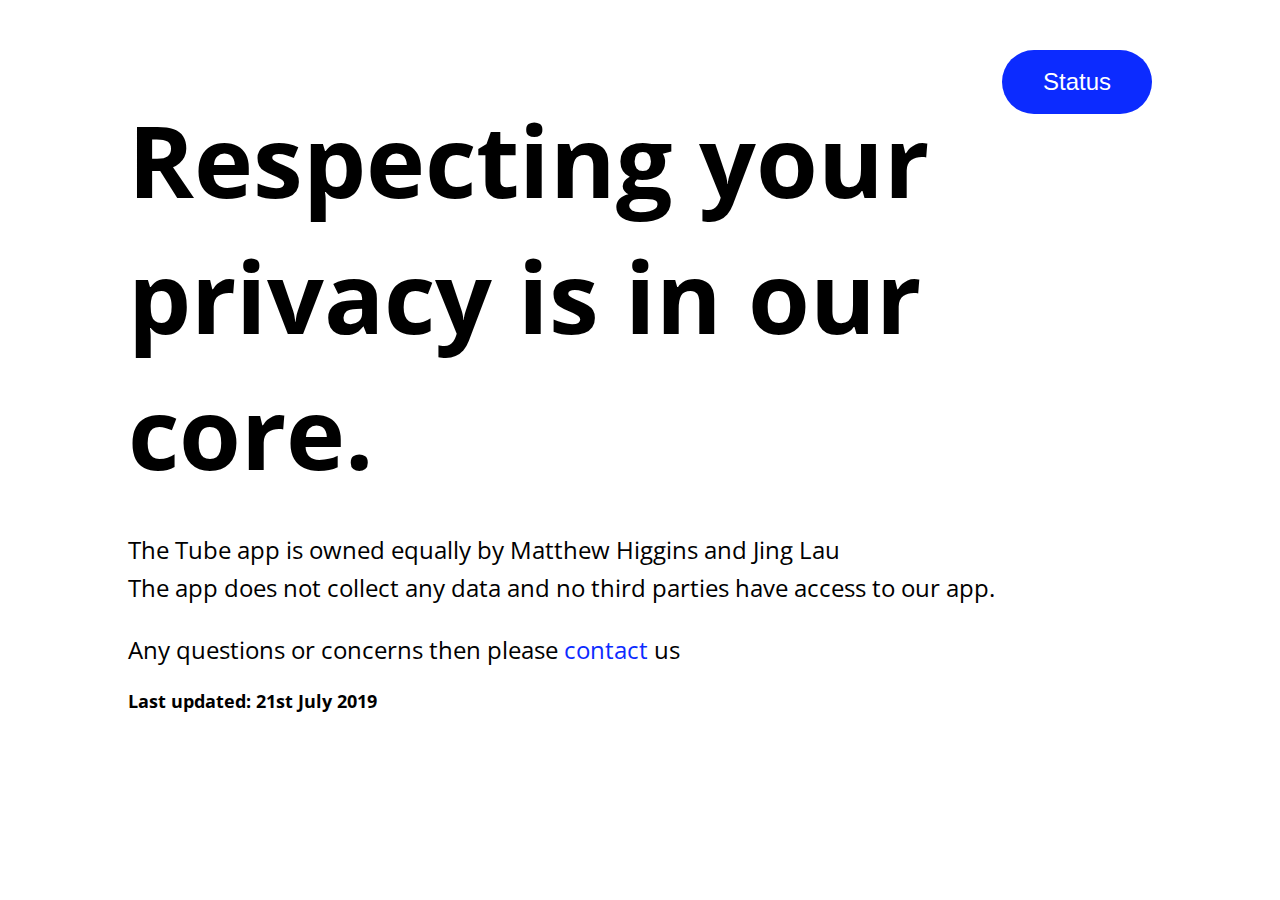
==== privacy.html @ 9784cf82 "Privacy policy" ====
<!DOCTYPE html>
<html lang="en" dir="ltr">

<head>
  <title>Live Tube Status</title>
  <meta charset="utf-8" />
  <link rel="stylesheet" type="text/css" href="css/stylesheet.css">
  <link href="https://fonts.googleapis.com/css?family=Open+Sans:400,800&display=swap" rel="stylesheet">
  <meta name="viewport" content="width=device-width, initial-scale=1">
</head>

<body>
  <!-- logo at the top -->
  <div class="logo-wrapper">
    <img class="logo" src="images/logo.svg" alt="">
  </div>

  <!-- Button to see map -->
  <div class="sticky-button">
    <button onclick="location.href='index.html'" class="button" type="button">Status</button>
  </div>

  <div class="content-width">
  <h1>Respecting your privacy is in our core.</h1>

  <h2>The Tube app is owned equally by Matthew Higgins and Jing Lau <br> The app does not collect any data and no third parties have access to our app.
  <h2>Any questions or concerns then please <a href="mailto: thetubeapp@gmail.com">contact</a> us</h2>

  <h3>Last updated: 21st July 2019</h3>


  </div>


</body>
</html>
---- css/stylesheet.css ----
body {
  font-family: 'Open Sans', sans-serif;
  margin: 0;
  background-color: white;
}

/* makes a circle for tube line */
span {
  height: 19px;
  width: 19px;
  border-radius: 50%;
  display: inline-block;
  margin-right:10px;
}

/* style for links */
a {
  color: #0C2BFF;
  text-decoration: none;

}
a:hover {
border-bottom: 2px solid #0C2BFF;
}

/* font sizes */
h1 {
  font-size: 100px;
  margin-top: 32px;
  margin-bottom: 32px;
}
h2 {
  font-size: 24px;
  line-height: 38px;
  font-weight: 400;
  margin-top: 24px;
}
h3 {
  font-size: 18px;
  margin-top: 10px;
  margin-bottom: 0;
}

/* styles for tube span */
.bakerloo {
  background-color: #B05F21;
}
.central {
  background-color: #ED462F;
}
.circle {
  background-color: #FBD133;
}
.district {
  background-color: #3D843E;
}
.elizabeth {
  background-color: #6950A1;
}
.hammersmith-city {
  background-color: #F085A0;
}
.jubilee {
  background-color: #959CA1;
}
.metropolitan {
  background-color: #99305E;
}
.northern {
  background-color: #231F20;
}
.london-overground {
  background-color: #E76A10;
}
.piccadilly {
  background-color: #1B3F94;
}
.victoria {
  background-color: #379DDC;
}
.waterloo-city {
  background-color: #84CDBC;
}
.dlr {
  background-color: #00AFAD;
}
.tfl-rail {
  background-color: #0018A8;
}
.tram {
  background-color: #66CC00;
}

/* changes status font colour */
.status-color {
  color:#0C2BFF;
}

/* lays out each tube div 1/3 width */
.tube-layout {
  float: left;
  width: 33%;
  padding-bottom: 50px;
  display: inline-block;
}

/* spacing for list */
.list {
  padding-left: 10%;
}

/* makes title align with dot */
.tube-title {
  display: inline-block;
  margin-bottom: 0;
}

/* styling for button */
.button {
  height: 64px;
  font-size: 24px;
  color: #fff;
  background: #0C2BFF;
  border-radius: 100px;
  width: 150px;
  cursor: pointer;
  border: 0;
  margin: 0 auto;

  transition: color 0.3s ease; /* vendorless fallback */
  -o-transition: color 0.3s ease; /* opera */
  -ms-transition: color 0.3s ease; /* IE 10 */
  -moz-transition: color 0.3s ease; /* Firefox */
  -webkit-transition: color 0.3s ease; /*safari and chrome */

  transition: background 0.3s ease; /* vendorless fallback */
  -o-transition: background 0.3s ease; /* opera */
  -ms-transition: background 0.3s ease; /* IE 10 */
  -moz-transition: background 0.3s ease; /* Firefox */
  -webkit-transition: background 0.3s ease; /*safari and chrome */
}
.button:hover {
  background: #0922CC;
  color: #fff;
}
.button:focus {
  outline: 0;
}

/* makes button sticky */
.sticky-button {
  position: fixed;
  top: 50px;
  right: 10%;
}

/* makes logo 90px */
.logo {
  height: 90px;
}

/* centrally aligns logo */
.logo-wrapper {
  padding-left: 10%;
  margin: 0;
  padding-top: 37px;
}

/* spacing for intro */
.content-width {
  padding-left: 10%;
  padding-right: 10%;
}

/* On screens that are 992px wide or less, go from 3 columns to 2 columns */
@media screen and (max-width: 992px) {
  h1 {
    font-size: 72px;
    }
    .tube-layout {
      width: 50%;
    }
}

/* On screens that are 600px wide or less, make the columns stack on top of each other instead of next to each other */
@media screen and (max-width: 600px) {
  h1 {
      font-size: 48px;
      margin-top: 24px;
      margin-bottom: 24px;
    }
  .tube-layout {
    width: 100%;
    padding-bottom: 24px;
  }
  .logo {
    height: 72px;
  }
  .list {
    padding-bottom: 32px;
  }
}
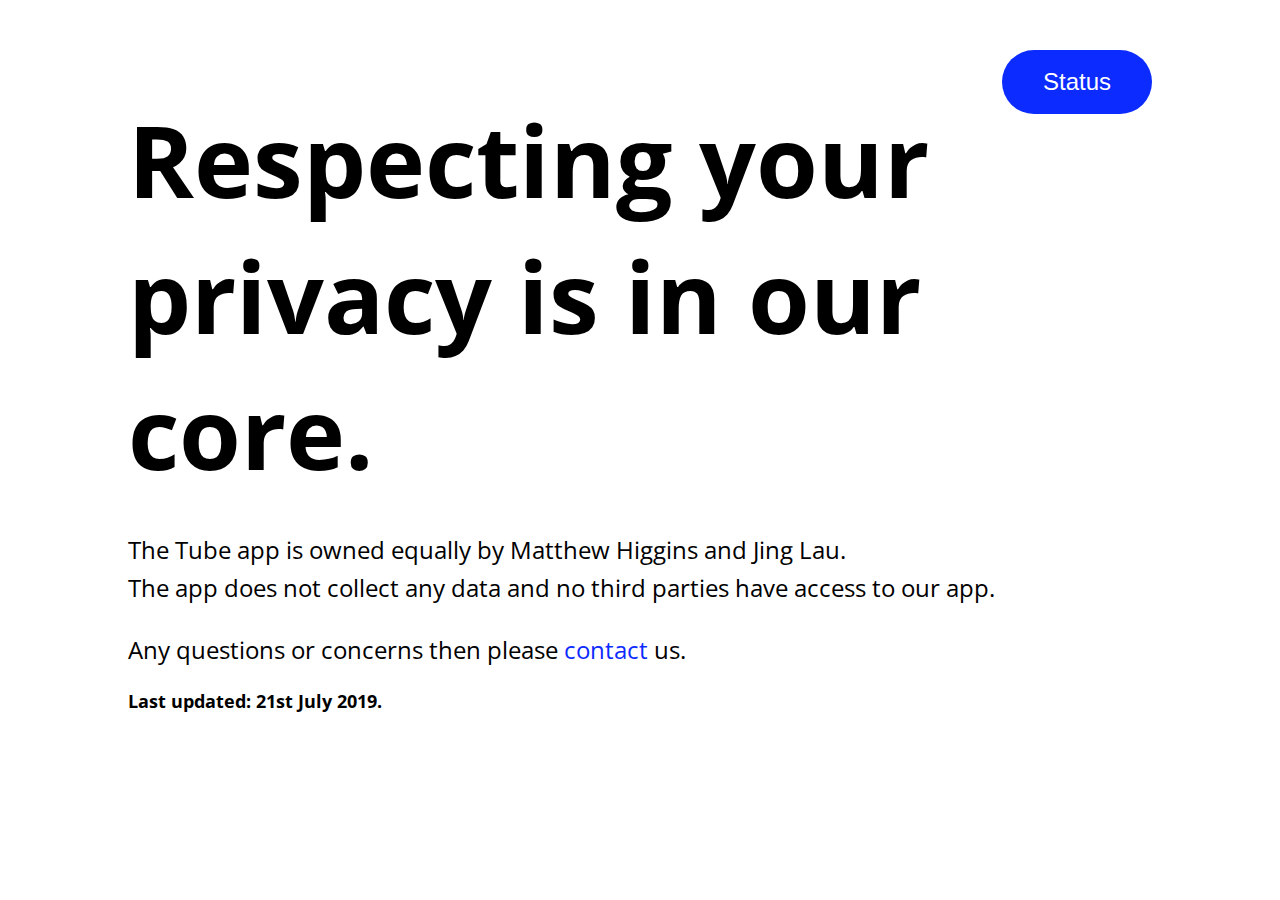
==== commit 0df6c30c: "Update privacy.html" ====
--- a/privacy.html
+++ b/privacy.html
@@ -23,10 +23,10 @@
   <div class="content-width">
   <h1>Respecting your privacy is in our core.</h1>
 
-  <h2>The Tube app is owned equally by Matthew Higgins and Jing Lau <br> The app does not collect any data and no third parties have access to our app.
-  <h2>Any questions or concerns then please <a href="mailto: thetubeapp@gmail.com">contact</a> us</h2>
+  <h2>The Tube app is owned equally by Matthew Higgins and Jing Lau. <br> The app does not collect any data and no third parties have access to our app.
+  <h2>Any questions or concerns then please <a href="mailto: thetubeapp@gmail.com">contact</a> us.</h2>
 
-  <h3>Last updated: 21st July 2019</h3>
+  <h3>Last updated: 21st July 2019.</h3>
 
 
   </div>
